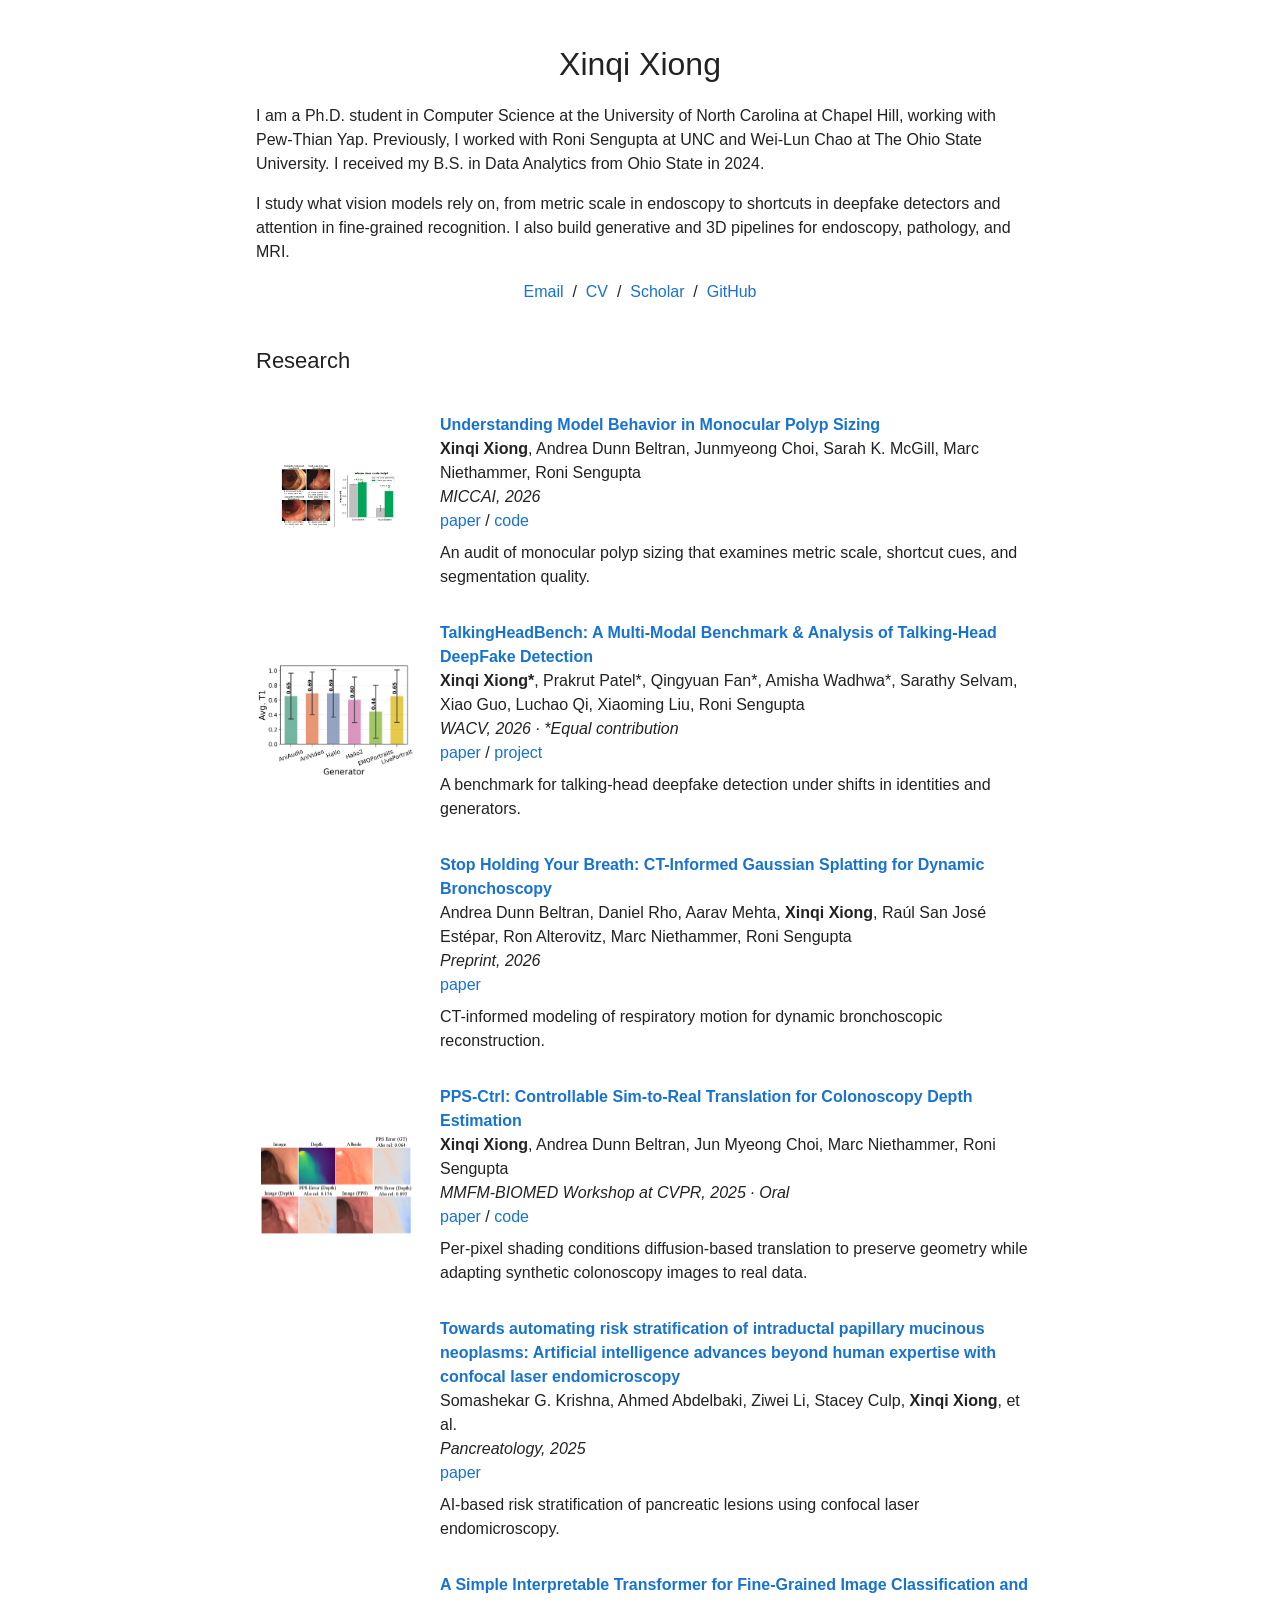
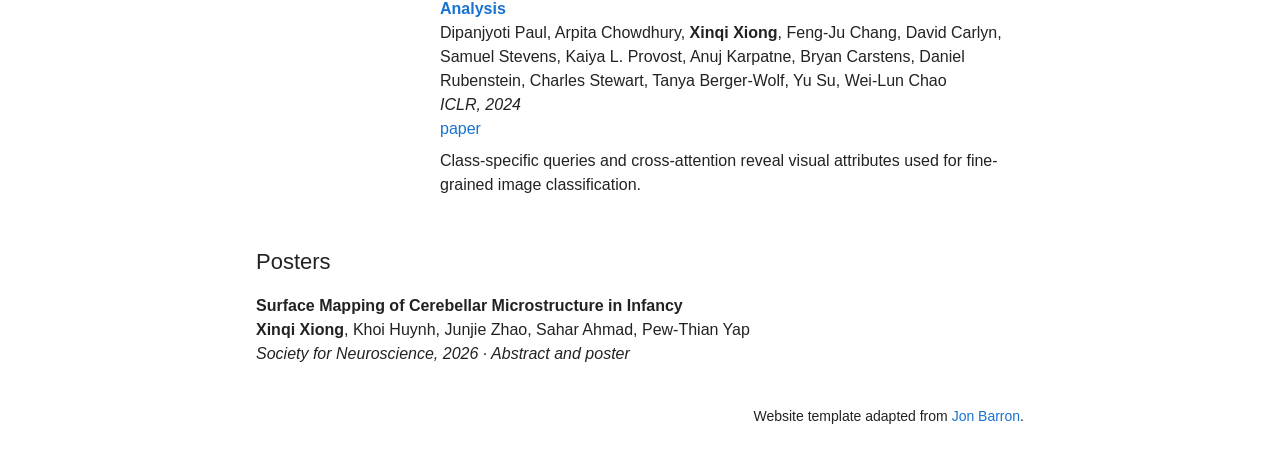
==== index.html @ 38355e37 "Build Xinqi Xiong’s academic homepage" ====
<!DOCTYPE HTML>
<html lang="en">
<head>
<meta charset="utf-8">
<meta name="viewport" content="width=device-width, initial-scale=1"><title>Xinqi Xiong</title>
<meta name="author" content="Xinqi Xiong">
<meta name="description" content="Xinqi Xiong, Computer Science PhD student at UNC Chapel Hill. Computer vision, medical imaging, and model interpretability.">
<link rel="stylesheet" href="stylesheet.css"></head>


<body>
<main>

<header>
<h1>Xinqi Xiong</h1>

<p>I am a Ph.D. student in Computer Science at the University of North Carolina at Chapel Hill, working with Pew-Thian Yap. Previously, I worked with Roni Sengupta at UNC and Wei-Lun Chao at The Ohio State University. I received my B.S. in Data Analytics from Ohio State in 2024.</p>

<p>I study what vision models rely on, from metric scale in endoscopy to shortcuts in deepfake detectors and attention in fine-grained recognition. I also build generative and 3D pipelines for endoscopy, pathology, and MRI.</p>

<nav aria-label="Contact and profiles"><a href="mailto:xxiong@cs.unc.edu">Email</a> &nbsp;/&nbsp; <a href="data/Xinqi_Xiong_CV.pdf">CV</a> &nbsp;/&nbsp; <a href="https://scholar.google.com/citations?user=j1k9a_QAAAAJ&amp;hl=en">Scholar</a> &nbsp;/&nbsp; <a href="https://github.com/anaxqx">GitHub</a></nav>
</header>

<section>
<h2>Research</h2>

<table class="publications">
<tbody>
<tr>
<td class="figure"><a href="https://papers.miccai.org/miccai-2026/paper/5951_paper.pdf"><img src="images/polyp-sizing.png" alt="Understanding Model Behavior in Monocular Polyp Sizing figure" loading="lazy"></a></td>

<td class="paper"><a class="papertitle" href="https://papers.miccai.org/miccai-2026/paper/5951_paper.pdf">Understanding Model Behavior in Monocular Polyp Sizing</a><br>
<strong>Xinqi Xiong</strong>, Andrea Dunn Beltran, Junmyeong Choi, Sarah K. McGill, Marc Niethammer, Roni Sengupta<br>
<em>MICCAI, 2026</em><br>
<a href="https://papers.miccai.org/miccai-2026/paper/5951_paper.pdf">paper</a> / <a href="https://github.com/anaxqx/polyp-sizing-audit">code</a>
<p>An audit of monocular polyp sizing that examines metric scale, shortcut cues, and segmentation quality.</p>
</td>
</tr>

<tr>
<td class="figure"><a href="https://arxiv.org/abs/2505.24866"><img src="images/talkingheadbench.png" alt="TalkingHeadBench: A Multi-Modal Benchmark &amp; Analysis of Talking-Head DeepFake Detection figure" loading="lazy"></a></td>

<td class="paper"><a class="papertitle" href="https://arxiv.org/abs/2505.24866">TalkingHeadBench: A Multi-Modal Benchmark &amp; Analysis of Talking-Head DeepFake Detection</a><br>
<strong>Xinqi Xiong*</strong>, Prakrut Patel*, Qingyuan Fan*, Amisha Wadhwa*, Sarathy Selvam, Xiao Guo, Luchao Qi, Xiaoming Liu, Roni Sengupta<br>
<em>WACV, 2026 · *Equal contribution</em><br>
<a href="https://arxiv.org/abs/2505.24866">paper</a> / <a href="https://anaxqx.github.io/talkingheadbench.github.io/">project</a>
<p>A benchmark for talking-head deepfake detection under shifts in identities and generators.</p>
</td>
</tr>

<tr>
<td class="figure"></td>

<td class="paper"><a class="papertitle" href="https://arxiv.org/abs/2604.28179">Stop Holding Your Breath: CT-Informed Gaussian Splatting for Dynamic Bronchoscopy</a><br>
Andrea Dunn Beltran, Daniel Rho, Aarav Mehta, <strong>Xinqi Xiong</strong>, Raúl San José Estépar, Ron Alterovitz, Marc Niethammer, Roni Sengupta<br>
<em>Preprint, 2026</em><br>
<a href="https://arxiv.org/abs/2604.28179">paper</a>
<p>CT-informed modeling of respiratory motion for dynamic bronchoscopic reconstruction.</p>
</td>
</tr>

<tr>
<td class="figure"><a href="https://arxiv.org/abs/2504.17067"><img src="images/pps-ctrl.png" alt="PPS-Ctrl: Controllable Sim-to-Real Translation for Colonoscopy Depth Estimation figure" loading="lazy"></a></td>

<td class="paper"><a class="papertitle" href="https://arxiv.org/abs/2504.17067">PPS-Ctrl: Controllable Sim-to-Real Translation for Colonoscopy Depth Estimation</a><br>
<strong>Xinqi Xiong</strong>, Andrea Dunn Beltran, Jun Myeong Choi, Marc Niethammer, Roni Sengupta<br>
<em>MMFM-BIOMED Workshop at CVPR, 2025 · Oral</em><br>
<a href="https://arxiv.org/abs/2504.17067">paper</a> / <a href="https://github.com/anaxqx/PPS-Ctrl">code</a>
<p>Per-pixel shading conditions diffusion-based translation to preserve geometry while adapting synthetic colonoscopy images to real data.</p>
</td>
</tr>

<tr>
<td class="figure"></td>

<td class="paper"><a class="papertitle" href="https://pmc.ncbi.nlm.nih.gov/articles/PMC12354341/">Towards automating risk stratification of intraductal papillary mucinous neoplasms: Artificial intelligence advances beyond human expertise with confocal laser endomicroscopy</a><br>
Somashekar G. Krishna, Ahmed Abdelbaki, Ziwei Li, Stacey Culp, <strong>Xinqi Xiong</strong>, et al.<br>
<em>Pancreatology, 2025</em><br>
<a href="https://pmc.ncbi.nlm.nih.gov/articles/PMC12354341/">paper</a>
<p>AI-based risk stratification of pancreatic lesions using confocal laser endomicroscopy.</p>
</td>
</tr>

<tr>
<td class="figure"></td>

<td class="paper"><a class="papertitle" href="https://arxiv.org/abs/2311.04157">A Simple Interpretable Transformer for Fine-Grained Image Classification and Analysis</a><br>
Dipanjyoti Paul, Arpita Chowdhury, <strong>Xinqi Xiong</strong>, Feng-Ju Chang, David Carlyn, Samuel Stevens, Kaiya L. Provost, Anuj Karpatne, Bryan Carstens, Daniel Rubenstein, Charles Stewart, Tanya Berger-Wolf, Yu Su, Wei-Lun Chao<br>
<em>ICLR, 2024</em><br>
<a href="https://arxiv.org/abs/2311.04157">paper</a>
<p>Class-specific queries and cross-attention reveal visual attributes used for fine-grained image classification.</p>
</td>
</tr>
</tbody>
</table>
</section>

<section class="poster">
<h2>Posters</h2>

<p><strong>Surface Mapping of Cerebellar Microstructure in Infancy</strong><br>
<strong>Xinqi Xiong</strong>, Khoi Huynh, Junjie Zhao, Sahar Ahmad, Pew-Thian Yap<br>
<em>Society for Neuroscience, 2026 · Abstract and poster</em></p>
</section>

<footer>Website template adapted from <a href="https://jonbarron.info/">Jon Barron</a>.</footer>
</main>
</body>
</html>
---- stylesheet.css ----
a {
  color:#1772d0;
  text-decoration:none
}
a:hover,a:focus {
  color:#f09228;
  text-decoration:underline
}
body {
  margin:0;
  background:#fff;
  color:#222;
  font-family:Lato,Verdana,Helvetica,sans-serif;
  font-size:16px;
  line-height:1.5
}
main {
  max-width:800px;
  margin:auto;
  padding:24px 16px
}
header {
  padding:16px
}
h1 {
  font-size:32px;
  font-weight:400;
  text-align:center;
  margin:0 0 16px
}
h2 {
  font-size:22px;
  font-weight:400;
  margin:24px 16px 12px
}
nav {
  text-align:center
}
.publications {
  width:100%;
  border-collapse:separate;
  border-spacing:0 16px
}
.figure {
  width:24%;
  padding:16px;
  vertical-align:middle
}
.figure img {
  width:100%;
  height:auto;
  display:block
}
.paper {
  padding:8px;
  vertical-align:middle
}
.papertitle {
  font-weight:700
}
.paper p {
  margin:8px 0 0
}
.poster p {
  margin:16px
}
footer {
  text-align:right;
  font-size:14px;
  margin:40px 16px 8px
}
@media(max-width:600px) {
  main {
  padding:12px 8px
}
header {
  padding:12px
}
nav {
  line-height:2
}
.publications,.publications tbody,.publications tr,.publications td {
  display:block;
  width:auto
}
.publications tr {
  margin-bottom:28px
}
.figure:empty {
  display:none
}
.figure {
  padding:8px 12px;
  max-width:280px
}
.paper {
  padding:8px 12px
}
h2 {
  margin-left:12px
}

}
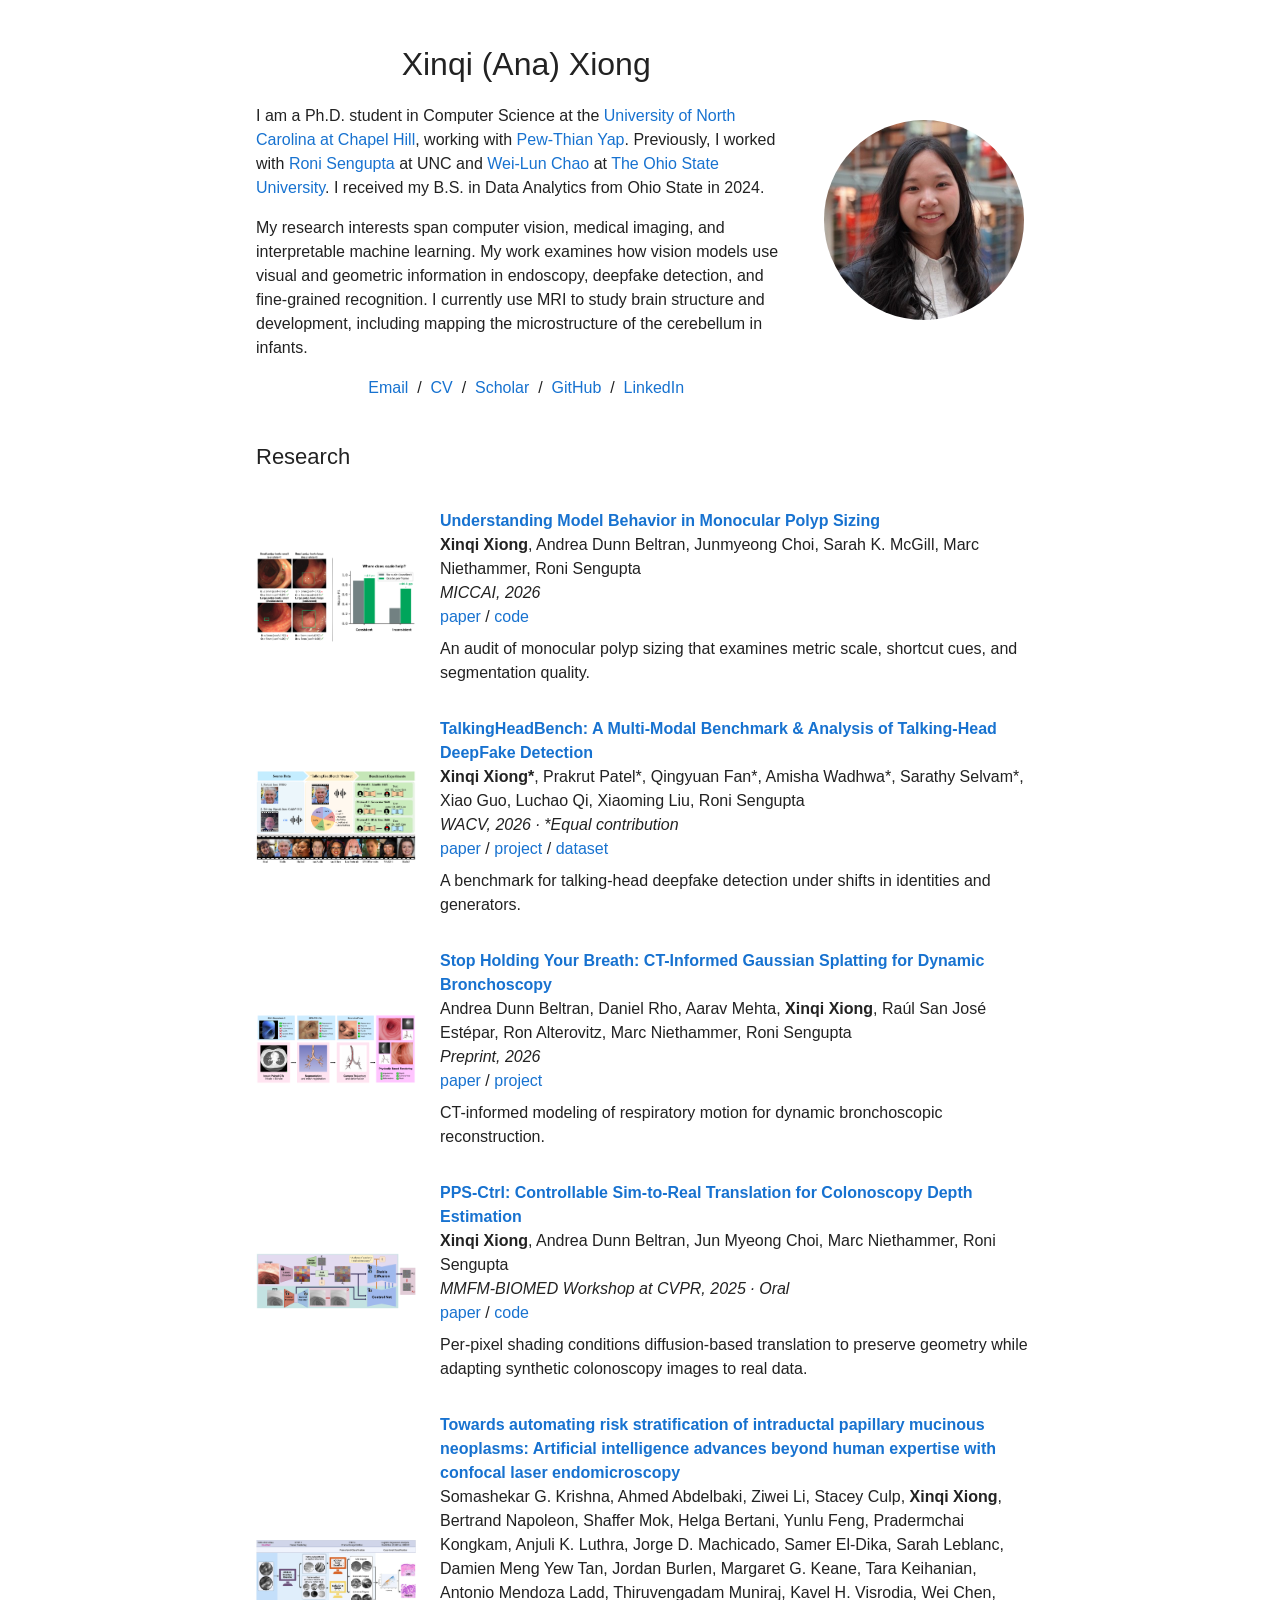
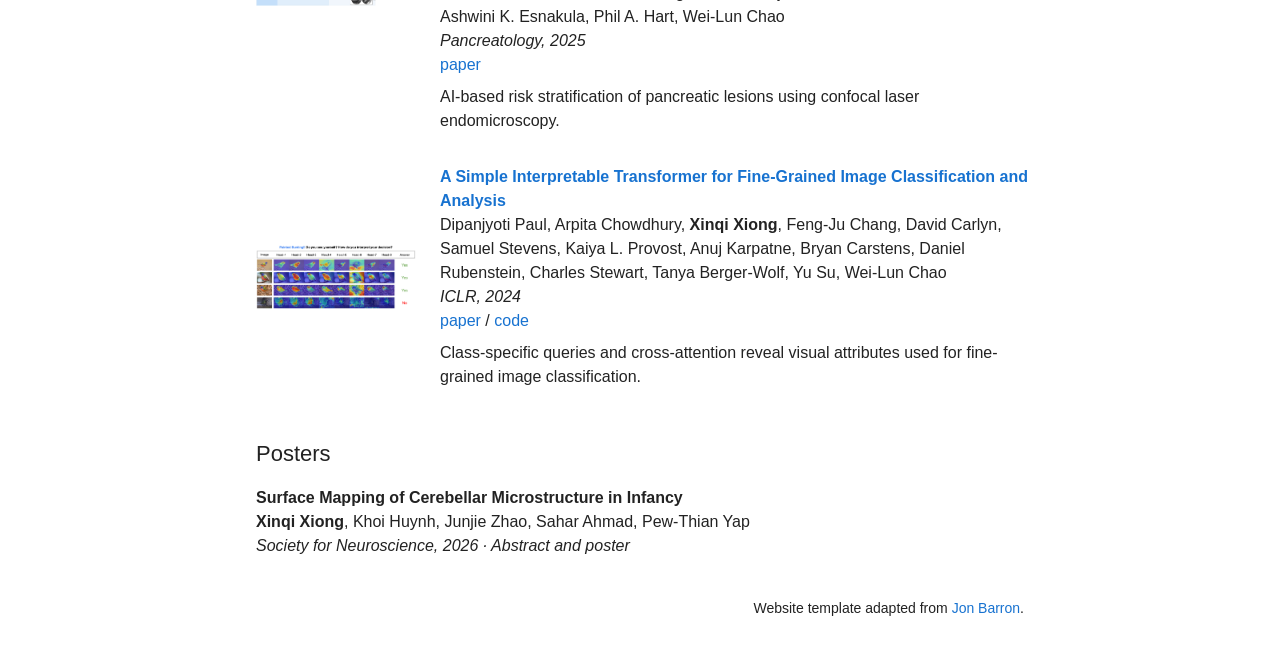
==== commit 9a8792cd: "Refresh academic homepage bio and research figures" ====
--- a/index.html
+++ b/index.html
@@ -2,23 +2,27 @@
 <html lang="en">
 <head>
 <meta charset="utf-8">
-<meta name="viewport" content="width=device-width, initial-scale=1"><title>Xinqi Xiong</title>
-<meta name="author" content="Xinqi Xiong">
-<meta name="description" content="Xinqi Xiong, Computer Science PhD student at UNC Chapel Hill. Computer vision, medical imaging, and model interpretability.">
-<link rel="stylesheet" href="stylesheet.css"></head>
-
+<meta name="viewport" content="width=device-width, initial-scale=1">
+<title>Xinqi (Ana) Xiong</title>
+<meta name="author" content="Xinqi (Ana) Xiong">
+<meta name="description" content="Xinqi (Ana) Xiong, Computer Science PhD student at UNC-Chapel Hill working on computer vision, medical imaging, and neuroimaging.">
+<link rel="stylesheet" href="stylesheet.css">
+</head>
 
 <body>
 <main>
 
 <header>
-<h1>Xinqi Xiong</h1>
+<div class="bio">
+<h1>Xinqi (Ana) Xiong</h1>
 
-<p>I am a Ph.D. student in Computer Science at the University of North Carolina at Chapel Hill, working with Pew-Thian Yap. Previously, I worked with Roni Sengupta at UNC and Wei-Lun Chao at The Ohio State University. I received my B.S. in Data Analytics from Ohio State in 2024.</p>
+<p>I am a Ph.D. student in Computer Science at the <a href="https://www.unc.edu/">University of North Carolina at Chapel Hill</a>, working with <a href="https://www.med.unc.edu/radiology/people/pew-thian-yap/">Pew-Thian Yap</a>. Previously, I worked with <a href="https://www.cs.unc.edu/~ronisen/">Roni Sengupta</a> at UNC and <a href="https://sites.google.com/view/wei-lun-harry-chao">Wei-Lun Chao</a> at <a href="https://www.osu.edu/">The Ohio State University</a>. I received my B.S. in Data Analytics from Ohio State in 2024.</p>
 
-<p>I study what vision models rely on, from metric scale in endoscopy to shortcuts in deepfake detectors and attention in fine-grained recognition. I also build generative and 3D pipelines for endoscopy, pathology, and MRI.</p>
+<p>My research interests span computer vision, medical imaging, and interpretable machine learning. My work examines how vision models use visual and geometric information in endoscopy, deepfake detection, and fine-grained recognition. I currently use MRI to study brain structure and development, including mapping the microstructure of the cerebellum in infants.</p>
 
-<nav aria-label="Contact and profiles"><a href="mailto:xxiong@cs.unc.edu">Email</a> &nbsp;/&nbsp; <a href="data/Xinqi_Xiong_CV.pdf">CV</a> &nbsp;/&nbsp; <a href="https://scholar.google.com/citations?user=j1k9a_QAAAAJ&amp;hl=en">Scholar</a> &nbsp;/&nbsp; <a href="https://github.com/anaxqx">GitHub</a></nav>
+<nav aria-label="Contact and profiles"><a href="mailto:xxiong@cs.unc.edu">Email</a> &nbsp;/&nbsp; <a href="data/Xinqi_Xiong_CV.pdf">CV</a> &nbsp;/&nbsp; <a href="https://scholar.google.com/citations?user=j1k9a_QAAAAJ&amp;hl=en">Scholar</a> &nbsp;/&nbsp; <a href="https://github.com/anaxqx">GitHub</a> &nbsp;/&nbsp; <a href="https://www.linkedin.com/in/ana-xiong/">LinkedIn</a></nav>
+</div>
+<img class="portrait" src="images/portrait.png" width="400" height="400" alt="Portrait of Xinqi (Ana) Xiong">
 </header>
 
 <section>
@@ -27,7 +31,7 @@
 <table class="publications">
 <tbody>
 <tr>
-<td class="figure"><a href="https://papers.miccai.org/miccai-2026/paper/5951_paper.pdf"><img src="images/polyp-sizing.png" alt="Understanding Model Behavior in Monocular Polyp Sizing figure" loading="lazy"></a></td>
+<td class="figure"><a href="images/polyp-sizing.png"><img src="images/polyp-sizing.png" width="781" height="448" alt="Polyp sizing study overview (full-size image)" loading="lazy"></a></td>
 
 <td class="paper"><a class="papertitle" href="https://papers.miccai.org/miccai-2026/paper/5951_paper.pdf">Understanding Model Behavior in Monocular Polyp Sizing</a><br>
 <strong>Xinqi Xiong</strong>, Andrea Dunn Beltran, Junmyeong Choi, Sarah K. McGill, Marc Niethammer, Roni Sengupta<br>
@@ -38,29 +42,29 @@
 </tr>
 
 <tr>
-<td class="figure"><a href="https://arxiv.org/abs/2505.24866"><img src="images/talkingheadbench.png" alt="TalkingHeadBench: A Multi-Modal Benchmark &amp; Analysis of Talking-Head DeepFake Detection figure" loading="lazy"></a></td>
+<td class="figure"><a href="images/talkingheadbench.png"><img src="images/talkingheadbench.png" width="1508" height="876" alt="TalkingHeadBench dataset and evaluation overview (full-size image)" loading="lazy"></a></td>
 
-<td class="paper"><a class="papertitle" href="https://arxiv.org/abs/2505.24866">TalkingHeadBench: A Multi-Modal Benchmark &amp; Analysis of Talking-Head DeepFake Detection</a><br>
-<strong>Xinqi Xiong*</strong>, Prakrut Patel*, Qingyuan Fan*, Amisha Wadhwa*, Sarathy Selvam, Xiao Guo, Luchao Qi, Xiaoming Liu, Roni Sengupta<br>
+<td class="paper"><a class="papertitle" href="https://openaccess.thecvf.com/content/WACV2026/papers/Xiong_TalkingHeadBench_A_Multi-Modal_Benchmark__Analysis_of_Talking-Head_DeepFake_Detection_WACV_2026_paper.pdf">TalkingHeadBench: A Multi-Modal Benchmark &amp; Analysis of Talking-Head DeepFake Detection</a><br>
+<strong>Xinqi Xiong*</strong>, Prakrut Patel*, Qingyuan Fan*, Amisha Wadhwa*, Sarathy Selvam*, Xiao Guo, Luchao Qi, Xiaoming Liu, Roni Sengupta<br>
 <em>WACV, 2026 · *Equal contribution</em><br>
-<a href="https://arxiv.org/abs/2505.24866">paper</a> / <a href="https://anaxqx.github.io/talkingheadbench.github.io/">project</a>
+<a href="https://openaccess.thecvf.com/content/WACV2026/papers/Xiong_TalkingHeadBench_A_Multi-Modal_Benchmark__Analysis_of_Talking-Head_DeepFake_Detection_WACV_2026_paper.pdf">paper</a> / <a href="https://anaxqx.github.io/talkingheadbench.github.io/">project</a> / <a href="https://huggingface.co/datasets/luchaoqi/TalkingHeadBench">dataset</a>
 <p>A benchmark for talking-head deepfake detection under shifts in identities and generators.</p>
 </td>
 </tr>
 
 <tr>
-<td class="figure"></td>
+<td class="figure"><a href="images/respire.png"><img src="images/respire.png" width="869" height="383" alt="RESPIRE dynamic bronchoscopy method overview (full-size image)" loading="lazy"></a></td>
 
 <td class="paper"><a class="papertitle" href="https://arxiv.org/abs/2604.28179">Stop Holding Your Breath: CT-Informed Gaussian Splatting for Dynamic Bronchoscopy</a><br>
 Andrea Dunn Beltran, Daniel Rho, Aarav Mehta, <strong>Xinqi Xiong</strong>, Raúl San José Estépar, Ron Alterovitz, Marc Niethammer, Roni Sengupta<br>
 <em>Preprint, 2026</em><br>
-<a href="https://arxiv.org/abs/2604.28179">paper</a>
+<a href="https://arxiv.org/abs/2604.28179">paper</a> / <a href="https://asdunnbe.github.io/RESPIRE/">project</a>
 <p>CT-informed modeling of respiratory motion for dynamic bronchoscopic reconstruction.</p>
 </td>
 </tr>
 
 <tr>
-<td class="figure"><a href="https://arxiv.org/abs/2504.17067"><img src="images/pps-ctrl.png" alt="PPS-Ctrl: Controllable Sim-to-Real Translation for Colonoscopy Depth Estimation figure" loading="lazy"></a></td>
+<td class="figure"><a href="images/pps-ctrl.png"><img src="images/pps-ctrl.png" width="1634" height="576" alt="PPS-Ctrl colonoscopy image translation overview (full-size image)" loading="lazy"></a></td>
 
 <td class="paper"><a class="papertitle" href="https://arxiv.org/abs/2504.17067">PPS-Ctrl: Controllable Sim-to-Real Translation for Colonoscopy Depth Estimation</a><br>
 <strong>Xinqi Xiong</strong>, Andrea Dunn Beltran, Jun Myeong Choi, Marc Niethammer, Roni Sengupta<br>
@@ -71,10 +75,10 @@
 </tr>
 
 <tr>
-<td class="figure"></td>
+<td class="figure"><a href="images/pancreatology.png"><img src="images/pancreatology.png" width="1596" height="650" alt="Confocal laser endomicroscopy study overview (full-size image)" loading="lazy"></a></td>
 
 <td class="paper"><a class="papertitle" href="https://pmc.ncbi.nlm.nih.gov/articles/PMC12354341/">Towards automating risk stratification of intraductal papillary mucinous neoplasms: Artificial intelligence advances beyond human expertise with confocal laser endomicroscopy</a><br>
-Somashekar G. Krishna, Ahmed Abdelbaki, Ziwei Li, Stacey Culp, <strong>Xinqi Xiong</strong>, et al.<br>
+Somashekar G. Krishna, Ahmed Abdelbaki, Ziwei Li, Stacey Culp, <strong>Xinqi Xiong</strong>, Bertrand Napoleon, Shaffer Mok, Helga Bertani, Yunlu Feng, Pradermchai Kongkam, Anjuli K. Luthra, Jorge D. Machicado, Samer El-Dika, Sarah Leblanc, Damien Meng Yew Tan, Jordan Burlen, Margaret G. Keane, Tara Keihanian, Antonio Mendoza Ladd, Thiruvengadam Muniraj, Kavel H. Visrodia, Wei Chen, Ashwini K. Esnakula, Phil A. Hart, Wei-Lun Chao<br>
 <em>Pancreatology, 2025</em><br>
 <a href="https://pmc.ncbi.nlm.nih.gov/articles/PMC12354341/">paper</a>
 <p>AI-based risk stratification of pancreatic lesions using confocal laser endomicroscopy.</p>
@@ -82,12 +86,12 @@
 </tr>
 
 <tr>
-<td class="figure"></td>
+<td class="figure"><a href="images/intr.png"><img src="images/intr.png" width="1597" height="639" alt="Interpretable Transformer overview (full-size image)" loading="lazy"></a></td>
 
 <td class="paper"><a class="papertitle" href="https://arxiv.org/abs/2311.04157">A Simple Interpretable Transformer for Fine-Grained Image Classification and Analysis</a><br>
 Dipanjyoti Paul, Arpita Chowdhury, <strong>Xinqi Xiong</strong>, Feng-Ju Chang, David Carlyn, Samuel Stevens, Kaiya L. Provost, Anuj Karpatne, Bryan Carstens, Daniel Rubenstein, Charles Stewart, Tanya Berger-Wolf, Yu Su, Wei-Lun Chao<br>
 <em>ICLR, 2024</em><br>
-<a href="https://arxiv.org/abs/2311.04157">paper</a>
+<a href="https://arxiv.org/abs/2311.04157">paper</a> / <a href="https://github.com/Imageomics/INTR">code</a>
 <p>Class-specific queries and cross-attention reveal visual attributes used for fine-grained image classification.</p>
 </td>
 </tr>
@@ -106,4 +110,4 @@
 <footer>Website template adapted from <a href="https://jonbarron.info/">Jon Barron</a>.</footer>
 </main>
 </body>
-</html>+</html>
--- a/stylesheet.css
+++ b/stylesheet.css
@@ -20,7 +20,21 @@
   padding:24px 16px
 }
 header {
+  display:flex;
+  align-items:center;
+  gap:28px;
   padding:16px
+}
+.bio {
+  flex:1;
+  min-width:0
+}
+.portrait {
+  display:block;
+  width:26%;
+  max-width:200px;
+  height:auto;
+  border-radius:50%
 }
 h1 {
   font-size:32px;
@@ -74,7 +88,13 @@
   padding:12px 8px
 }
 header {
+  flex-direction:column;
+  gap:16px;
   padding:12px
+}
+.portrait {
+  order:-1;
+  width:144px
 }
 nav {
   line-height:2
@@ -85,9 +105,6 @@
 }
 .publications tr {
   margin-bottom:28px
-}
-.figure:empty {
-  display:none
 }
 .figure {
   padding:8px 12px;
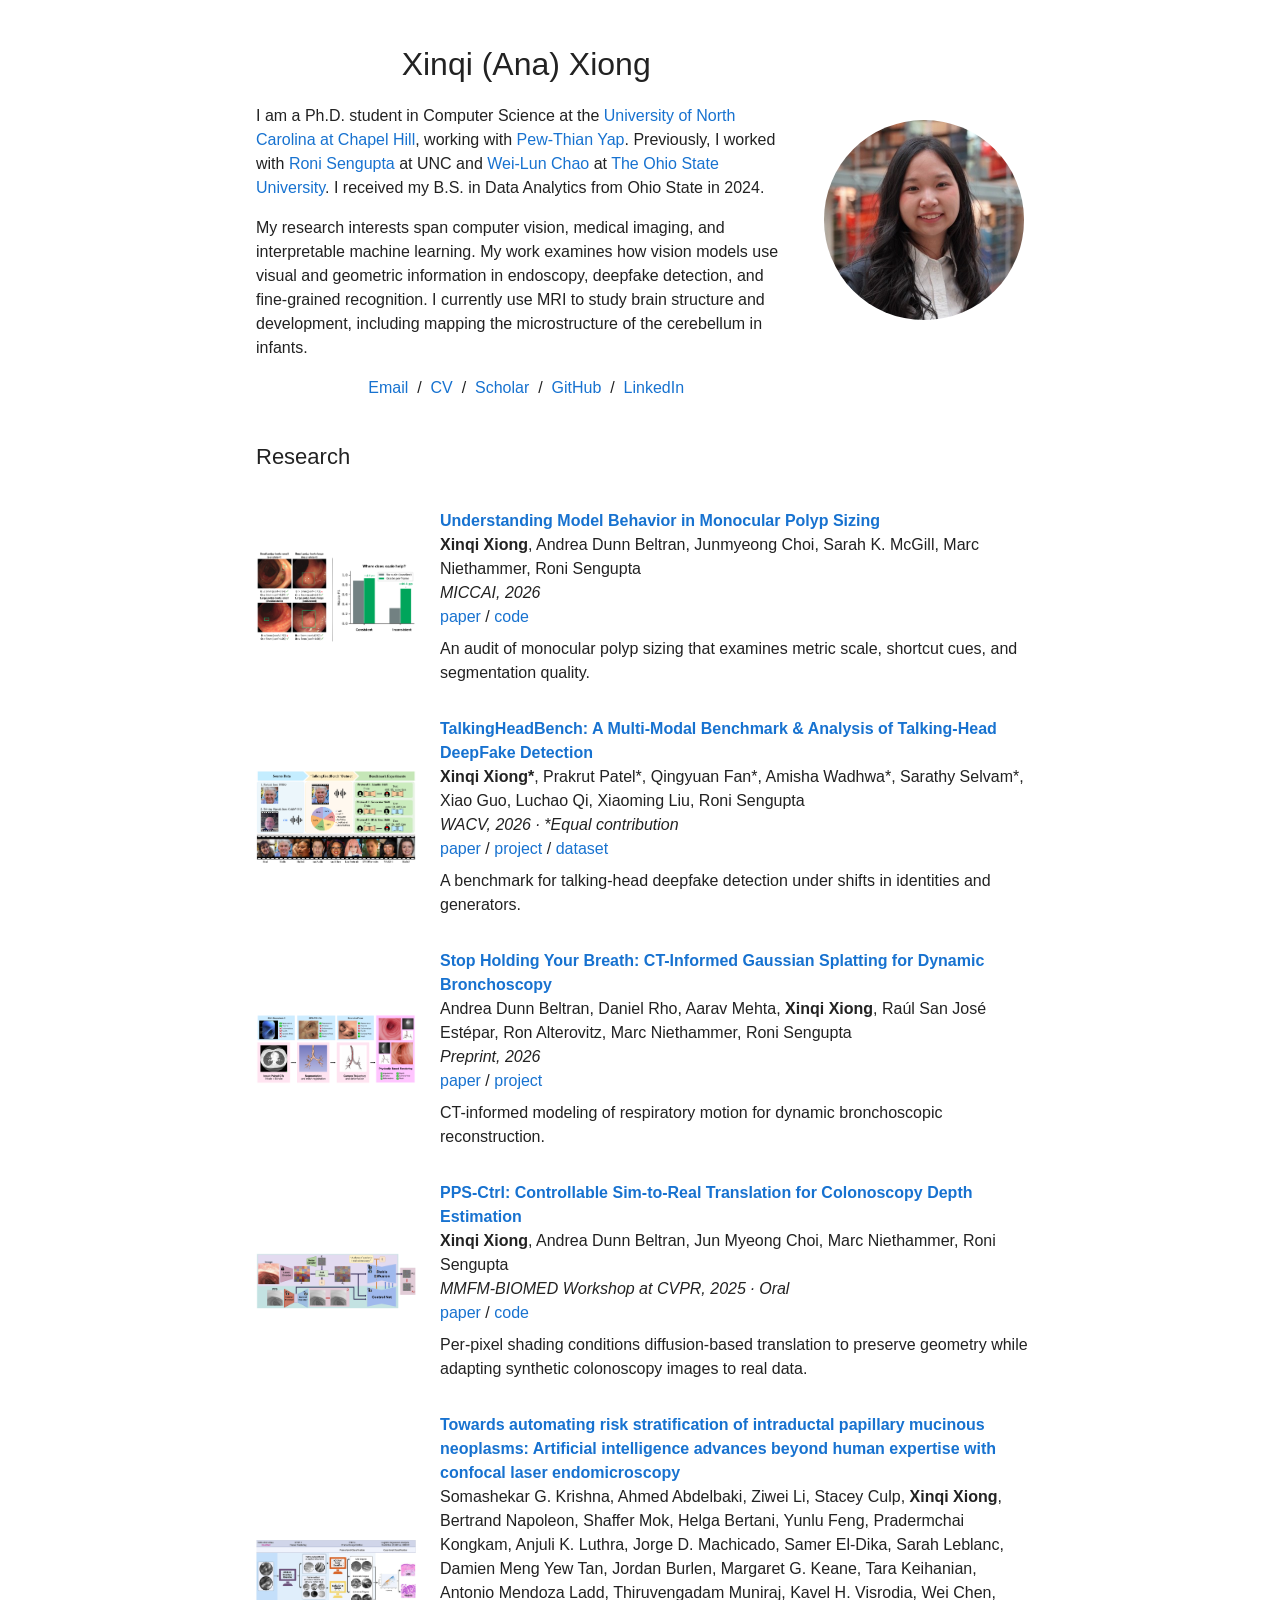
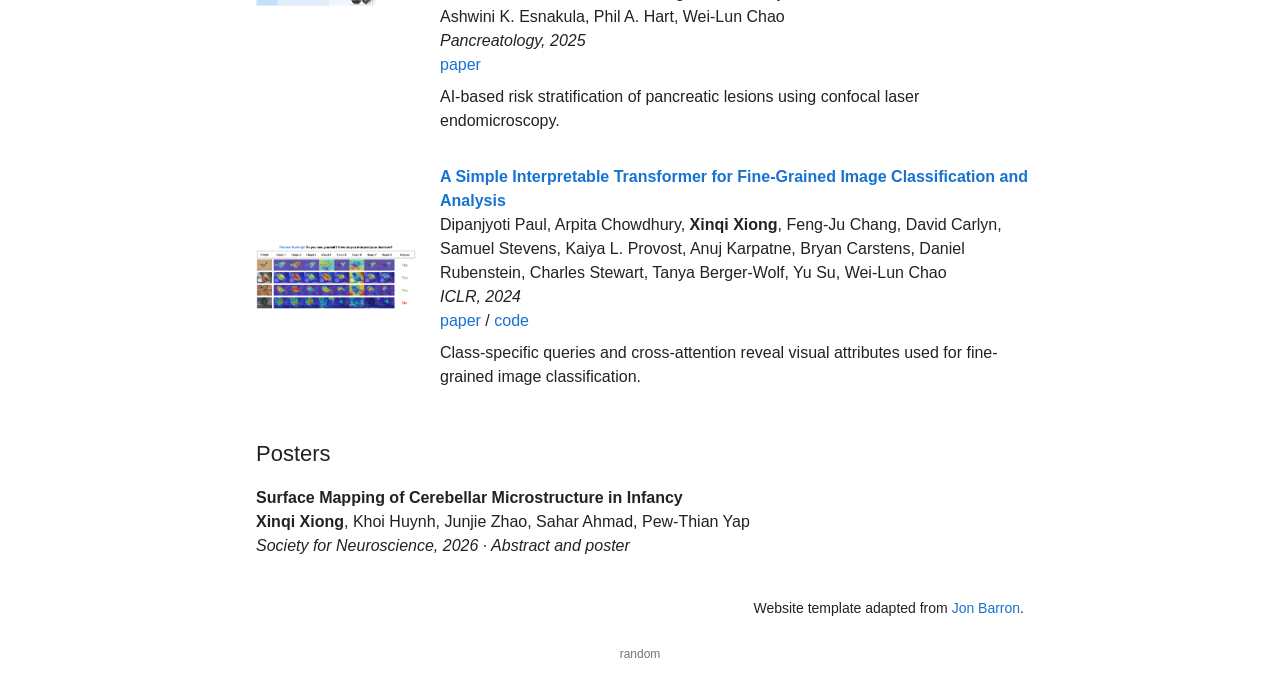
==== commit 0763daeb: "Add a small random link to the Oʻahu heritage atlas" ====
--- a/index.html
+++ b/index.html
@@ -108,6 +108,7 @@
 </section>
 
 <footer>Website template adapted from <a href="https://jonbarron.info/">Jon Barron</a>.</footer>
+<p class="random-link-wrap"><a class="random-link" href="explore-japan-oahu/" aria-label="Random — explore the Oʻahu heritage atlas">random</a></p>
 </main>
 </body>
 </html>
--- a/stylesheet.css
+++ b/stylesheet.css
@@ -118,3 +118,8 @@
 }
 
 }
+
+/* A small doorway to a personal exploration. */
+.random-link-wrap { margin:18px 16px 0; text-align:center }
+.random-link { color:#737373; font-size:12px; display:inline-block; padding:8px 10px; text-decoration:none }
+.random-link:hover,.random-link:focus-visible { color:#1772d0; text-decoration:underline }
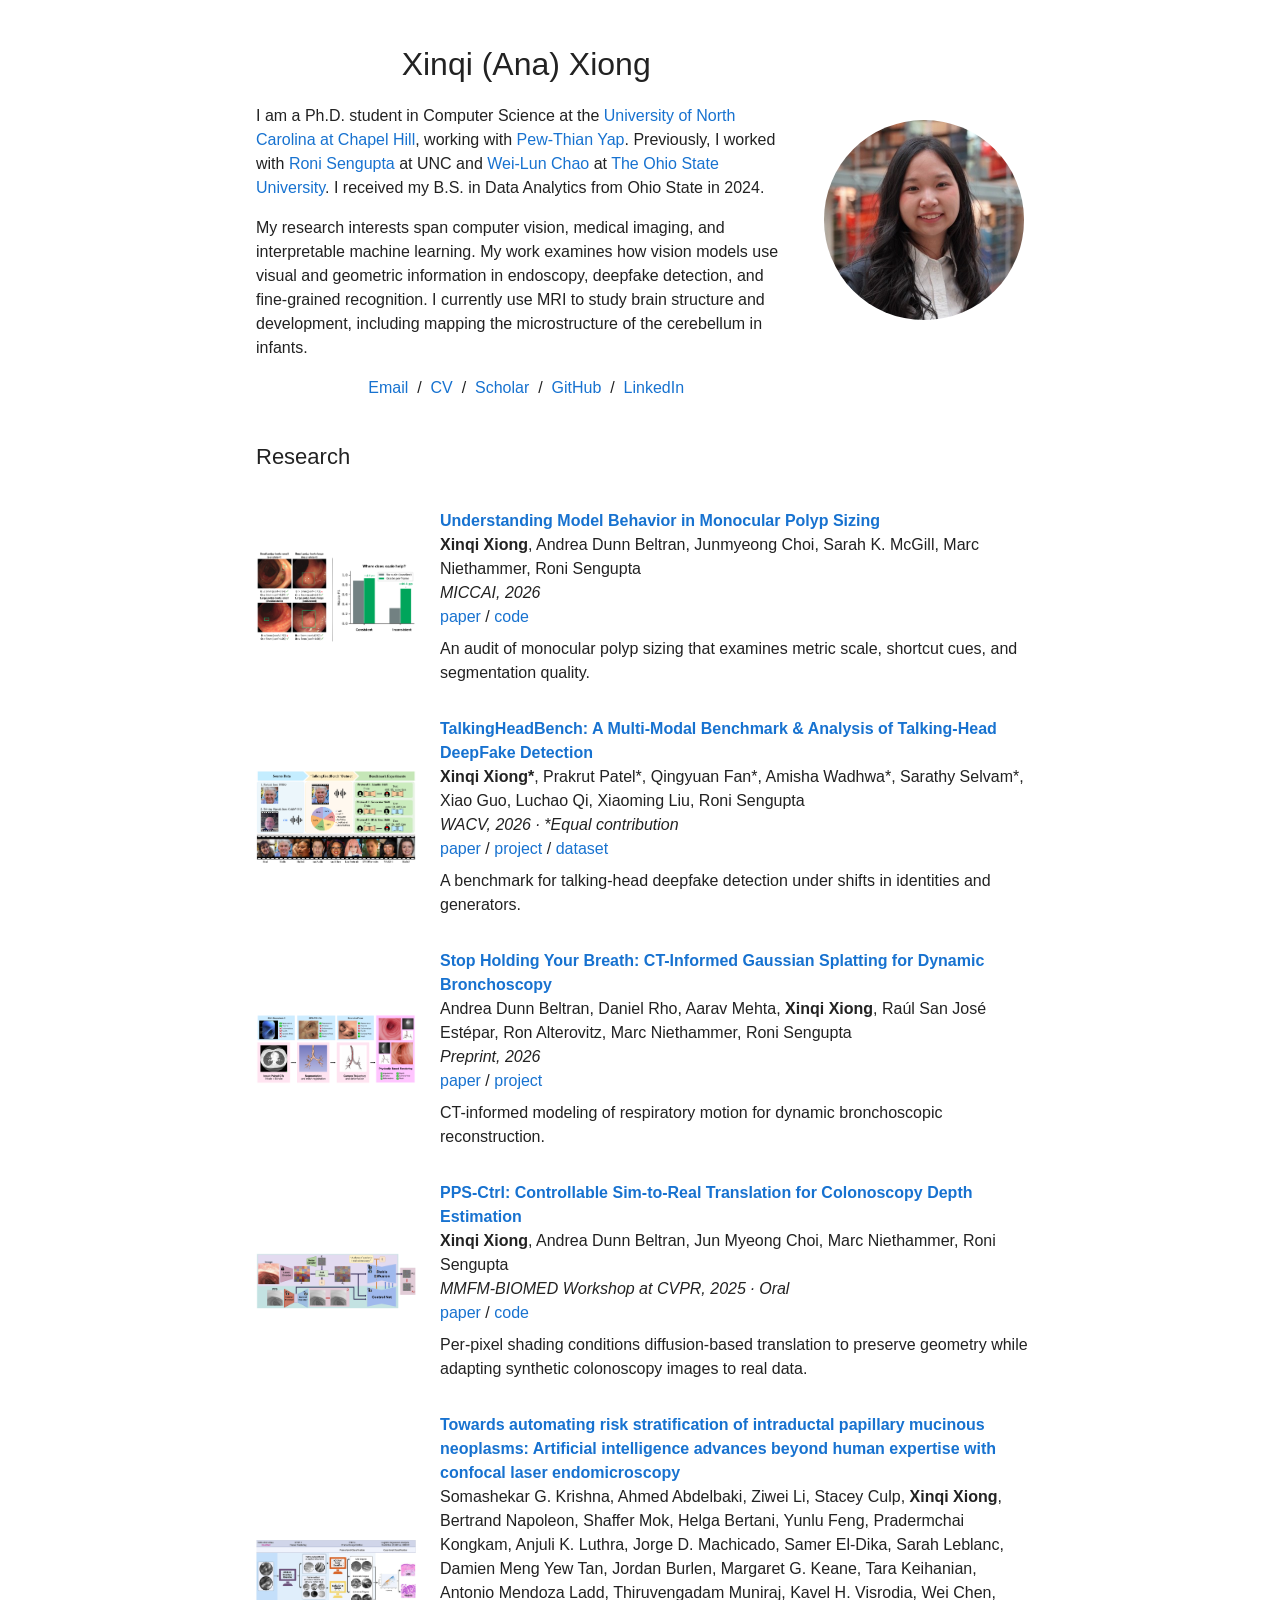
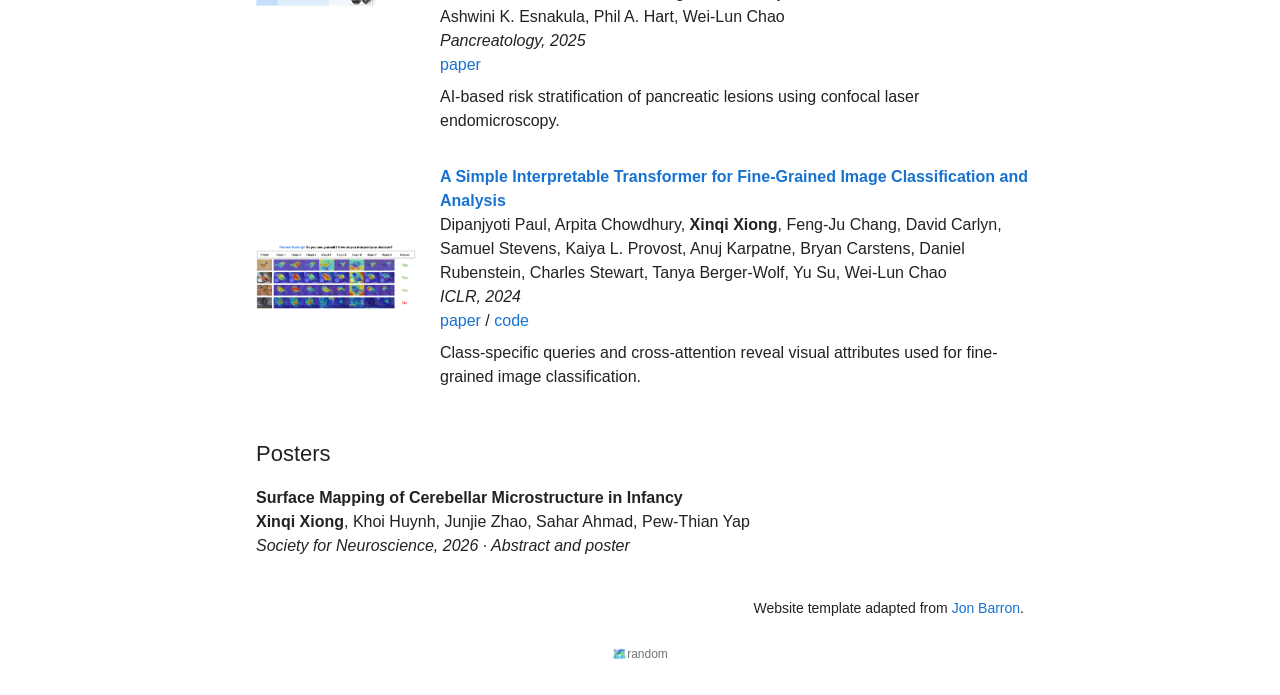
==== commit 0d1a926d: "Add a map icon to the random link" ====
--- a/index.html
+++ b/index.html
@@ -108,7 +108,7 @@
 </section>
 
 <footer>Website template adapted from <a href="https://jonbarron.info/">Jon Barron</a>.</footer>
-<p class="random-link-wrap"><a class="random-link" href="explore-japan-oahu/" aria-label="Random — explore the Oʻahu heritage atlas">random</a></p>
+<p class="random-link-wrap"><a class="random-link" href="https://explore-japan-oahu.vercel.app/" aria-label="Random — explore the Oʻahu heritage atlas">🗺️random</a></p>
 </main>
 </body>
 </html>
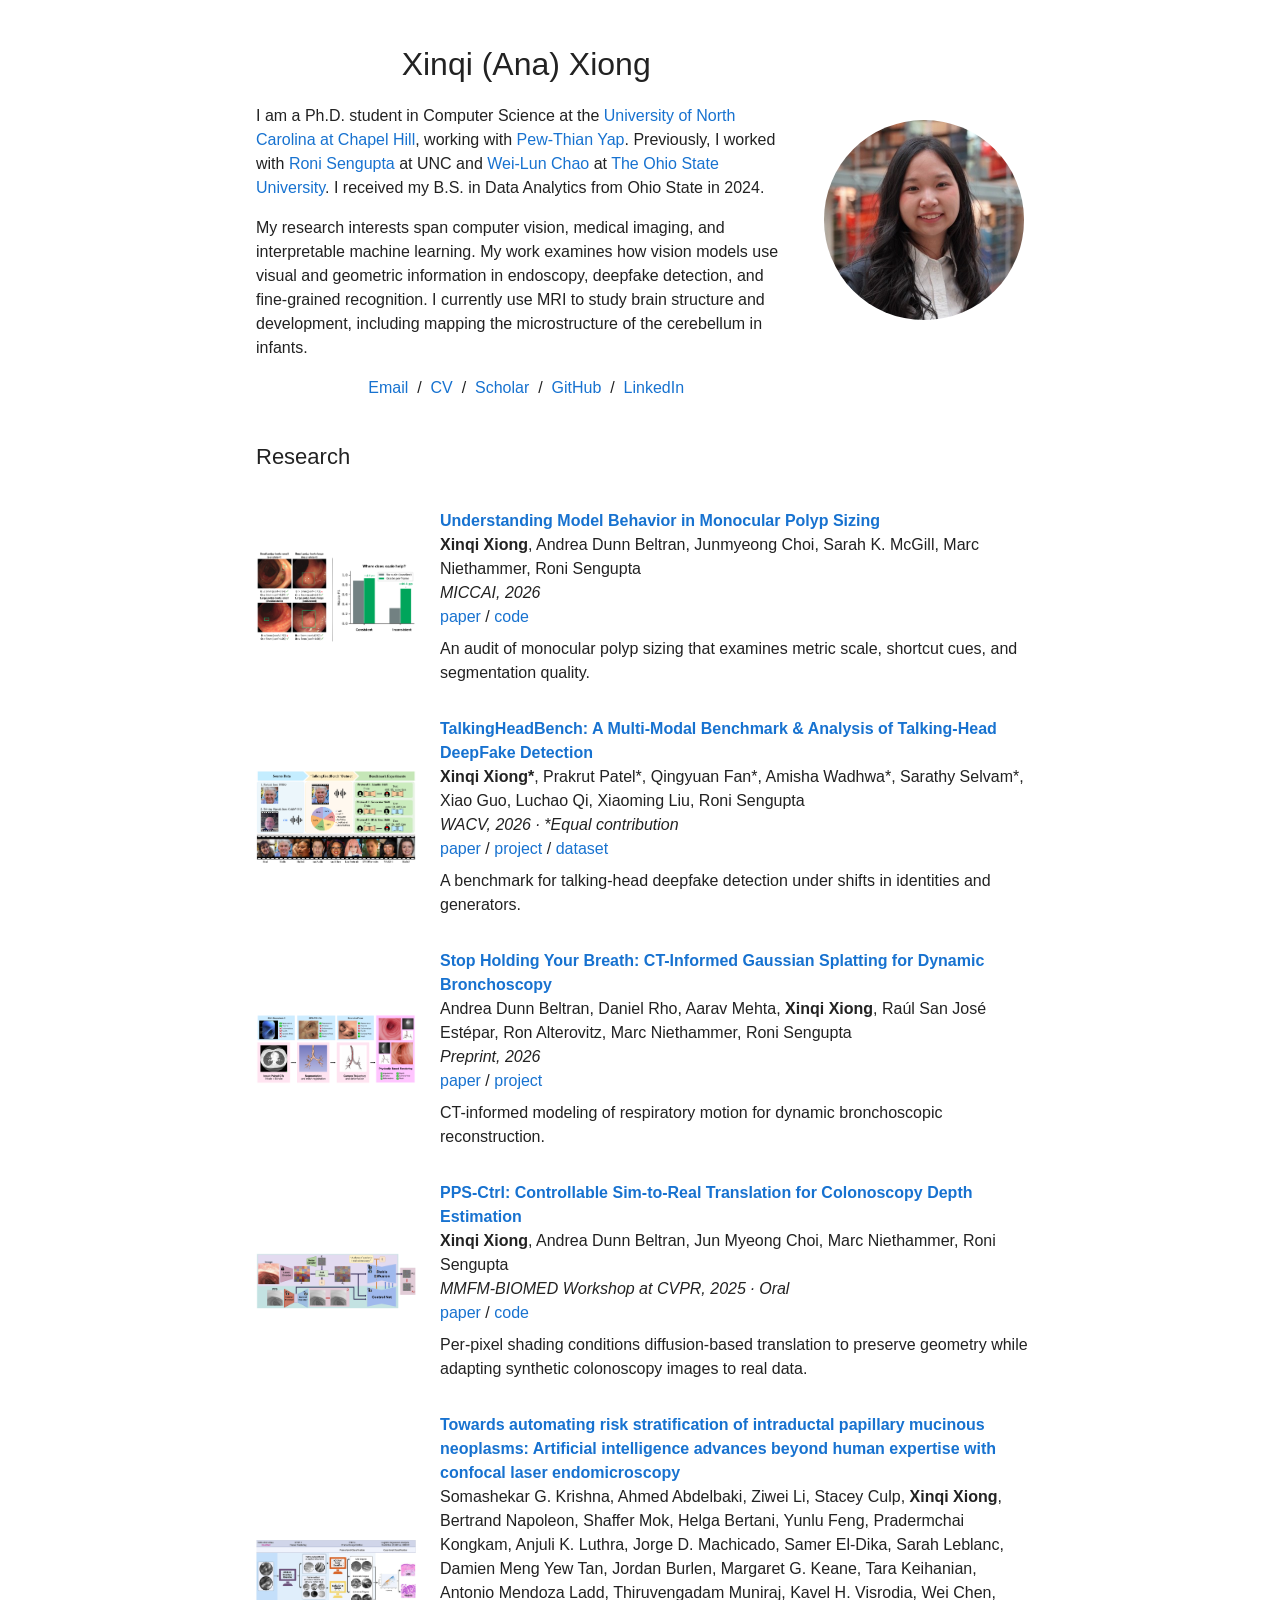
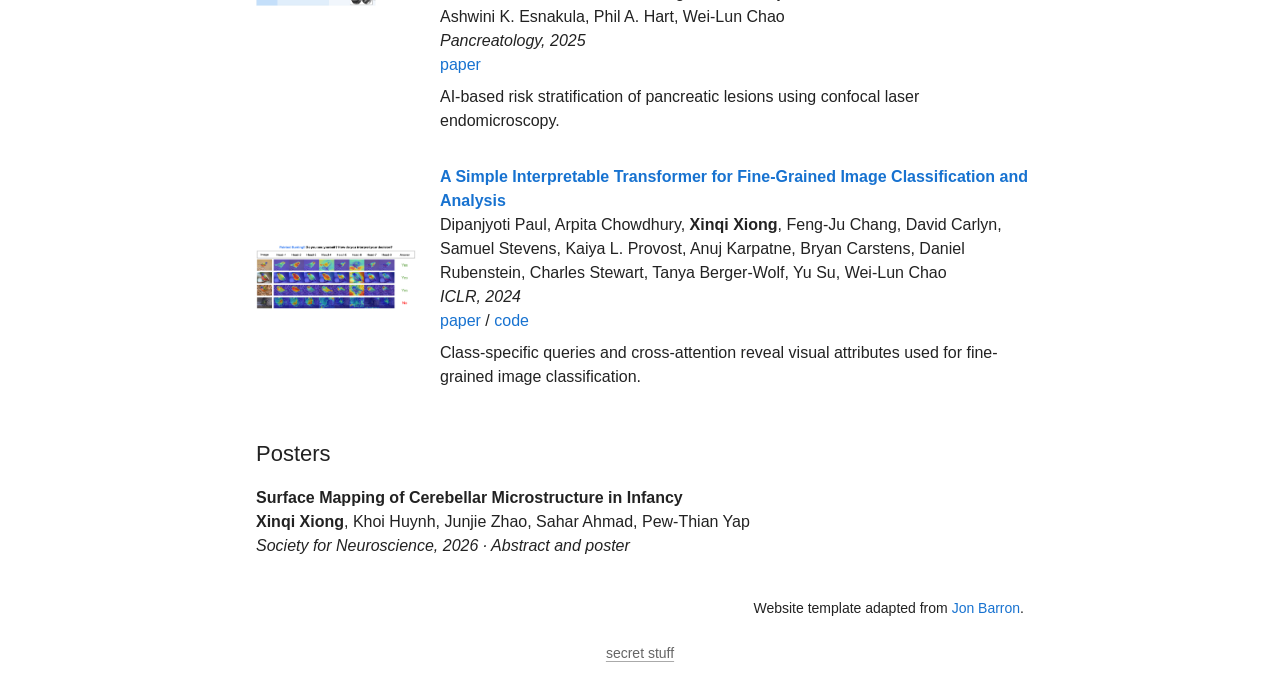
==== commit e10a885b: "Add personal projects to the homepage" ====
--- a/index.html
+++ b/index.html
@@ -108,7 +108,27 @@
 </section>
 
 <footer>Website template adapted from <a href="https://jonbarron.info/">Jon Barron</a>.</footer>
-<p class="random-link-wrap"><a class="random-link" href="https://explore-japan-oahu.vercel.app/" aria-label="Random — explore the Oʻahu heritage atlas">🗺️random</a></p>
+<details class="personal-projects">
+<summary>secret stuff</summary>
+<div class="personal-projects-content">
+<h2>Random personal projects / TMI</h2>
+<dl>
+<dt><a href="https://explore-japan-oahu.vercel.app/?lang=en">Oʻahu Heritage Atlas</a></dt>
+<dd>
+<p>A personal map of Japanese heritage on Oʻahu.</p>
+<figure class="atlas-demo">
+<video controls playsinline preload="metadata" width="1280" height="720" poster="heritage-atlas/atlas-walkthrough.jpg" aria-label="A walkthrough of the Oʻahu Heritage Atlas">
+<source src="heritage-atlas/atlas-walkthrough.mp4" type="video/mp4">
+<a href="heritage-atlas/atlas-walkthrough.mp4">Watch the map walkthrough</a>
+</video>
+<figcaption>Switch the map to Japanese, filter for shrines, and open Hawaiʻi Izumo Taisha.</figcaption>
+</figure>
+</dd>
+<dt>My time-management agent</dt>
+<dd>Short demo coming later.</dd>
+</dl>
+</div>
+</details>
 </main>
 </body>
 </html>
--- a/stylesheet.css
+++ b/stylesheet.css
@@ -119,7 +119,90 @@
 
 }
 
-/* A small doorway to a personal exploration. */
-.random-link-wrap { margin:18px 16px 0; text-align:center }
-.random-link { color:#737373; font-size:12px; display:inline-block; padding:8px 10px; text-decoration:none }
-.random-link:hover,.random-link:focus-visible { color:#1772d0; text-decoration:underline }
+.personal-projects {
+  margin:12px 0 0
+}
+.personal-projects summary {
+  display:block;
+  width:max-content;
+  margin:0 auto;
+  padding:12px 9px;
+  color:#666;
+  font-size:14px;
+  line-height:20px;
+  text-decoration:underline;
+  text-decoration-color:#aaa;
+  text-underline-offset:3px;
+  cursor:pointer
+}
+.personal-projects summary::-webkit-details-marker {
+  display:none
+}
+.personal-projects summary:hover,.personal-projects summary:focus-visible {
+  color:#1772d0;
+  text-decoration-color:currentColor
+}
+.personal-projects summary:focus-visible {
+  outline:2px solid #1772d0;
+  outline-offset:2px
+}
+.personal-projects-content {
+  padding:8px 16px 0
+}
+.personal-projects-content::after {
+  content:"";
+  display:block;
+  width:min(100%, clamp(320px,66%,520px));
+  aspect-ratio:2 / 1;
+  margin:0 0 0 auto;
+  background:url("images/personal-projects-margin.webp") right bottom / 100% auto no-repeat;
+  mask-image:linear-gradient(to bottom,transparent,#000 21%)
+}
+.personal-projects-content h2,.personal-projects-content dl {
+  margin:0 0 12px
+}
+.personal-projects-content dt {
+  font-weight:700
+}
+.personal-projects-content dd {
+  margin:2px 0 12px;
+  color:#555
+}
+.personal-projects-content dd p {
+  margin:0
+}
+.atlas-demo {
+  margin:12px 0 24px
+}
+.atlas-demo video {
+  display:block;
+  width:100%;
+  height:auto;
+  aspect-ratio:16 / 9;
+  border-radius:3px;
+  background:#f4f3ee
+}
+.atlas-demo figcaption {
+  margin-top:6px;
+  font-size:14px
+}
+@media (prefers-reduced-motion:no-preference) {
+  @supports (interpolate-size:allow-keywords) and selector(details::details-content) {
+    .personal-projects {
+      interpolate-size:allow-keywords
+    }
+    .personal-projects::details-content {
+      block-size:0;
+      overflow:clip;
+      transition:block-size 300ms ease,content-visibility 300ms allow-discrete
+    }
+    .personal-projects[open]::details-content {
+      block-size:auto
+    }
+  }
+}
+@media (max-width:600px) {
+  .personal-projects-content {
+    padding-inline:12px
+  }
+}
